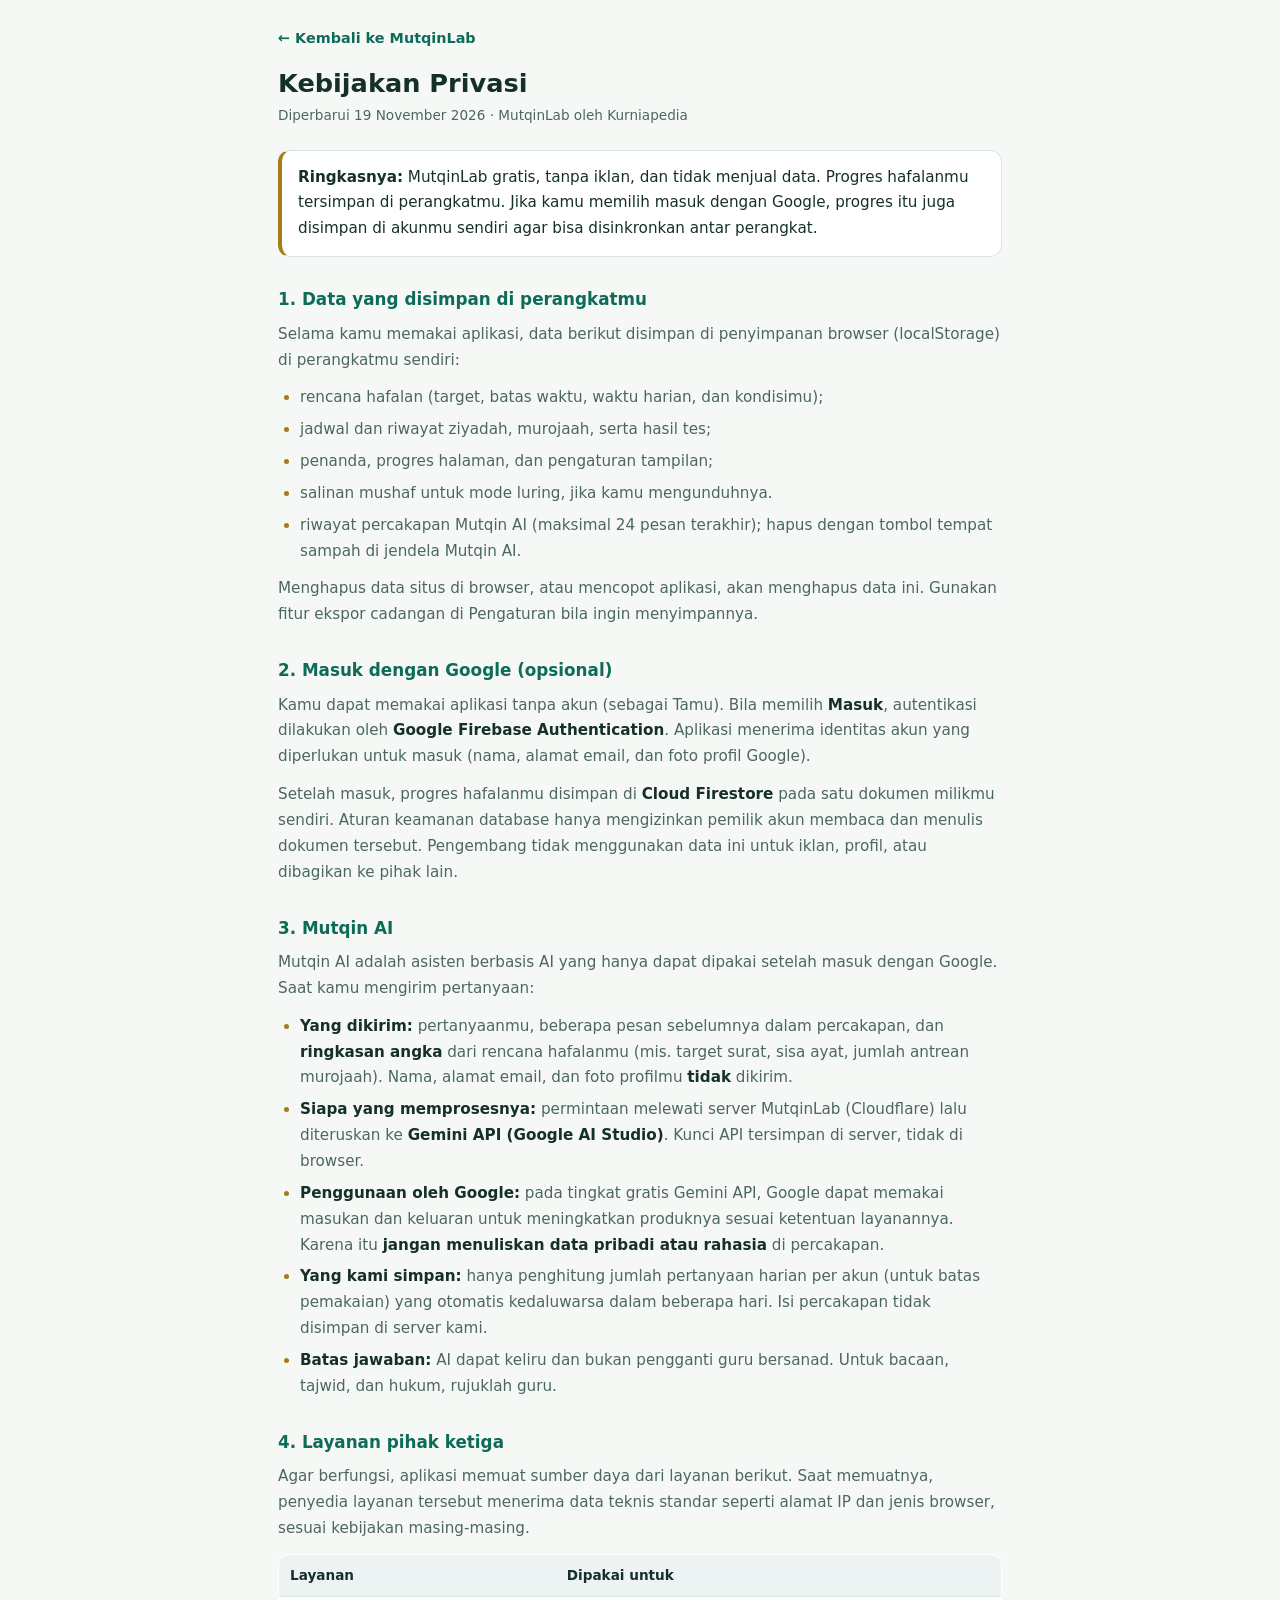
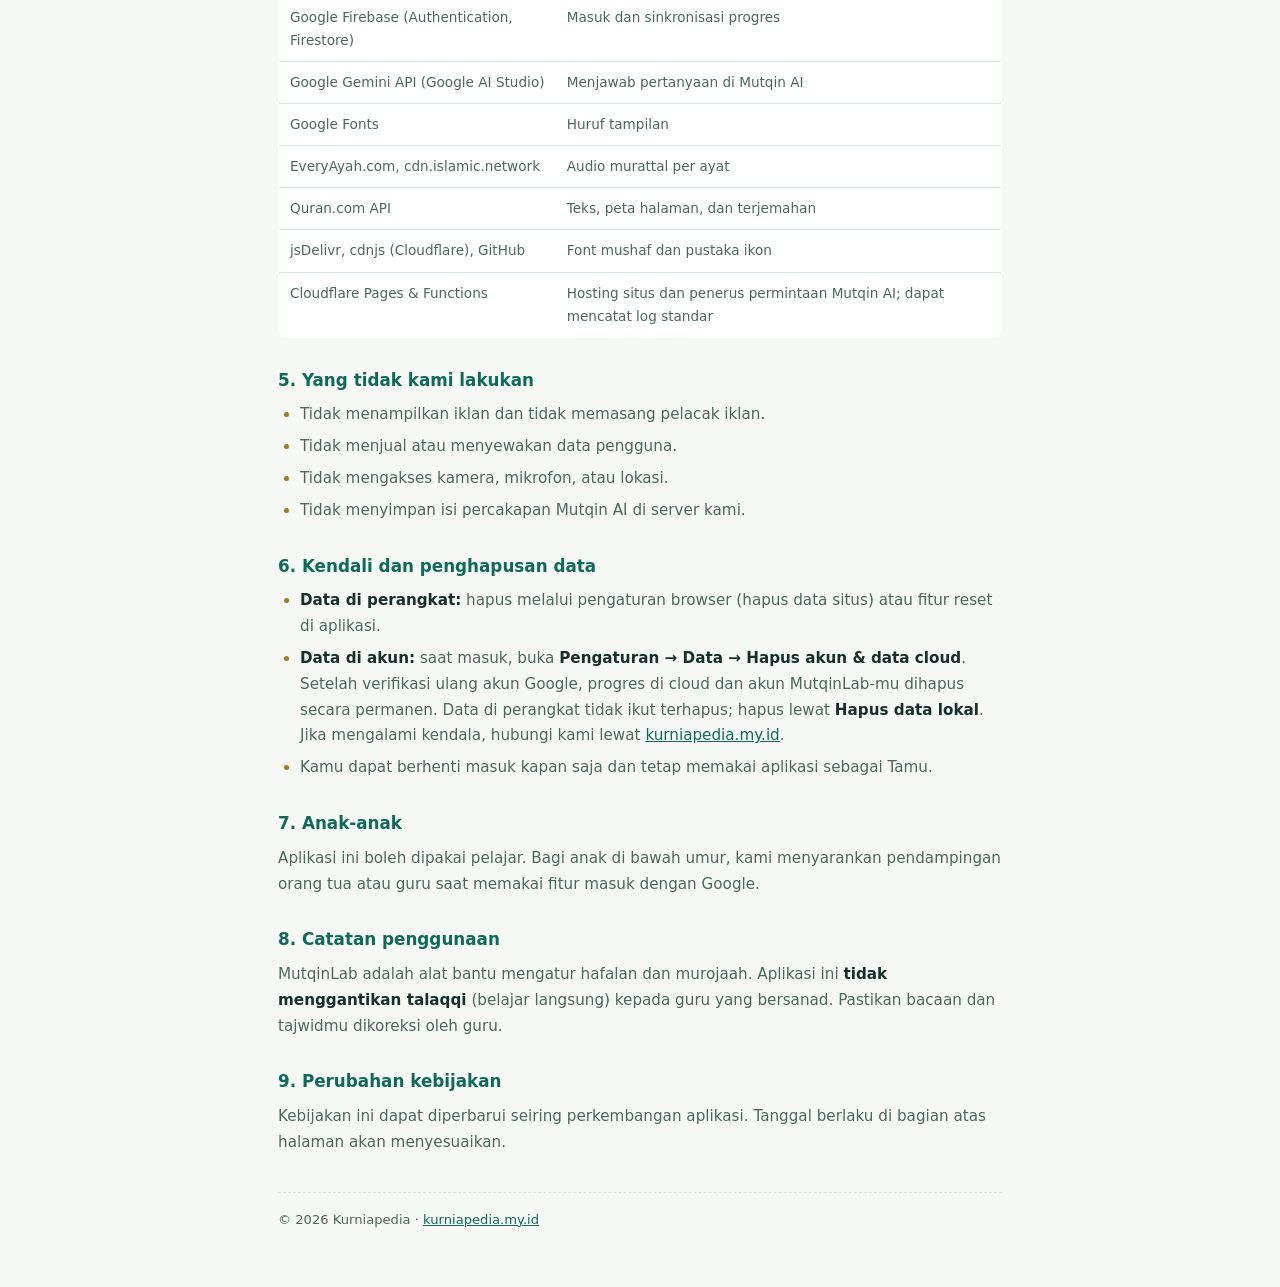
==== privasi.html @ e7e43045 "Add files via upload" ====
<!DOCTYPE html>
<html lang="id">
<head>
  <meta charset="UTF-8">
  <meta name="viewport" content="width=device-width, initial-scale=1, viewport-fit=cover">
  <title>Kebijakan Privasi — MutqinLab</title>
  <meta name="description" content="Kebijakan privasi MutqinLab: data apa yang disimpan, di mana disimpan, dan layanan pihak ketiga yang digunakan.">
  <meta name="theme-color" content="#060d0b">
  <meta name="color-scheme" content="dark light">
  <link rel="icon" href="icon.svg" type="image/svg+xml">
  <style>
    :root { --bg:#f6f8f6; --card:#fff; --ink:#15302b; --soft:#4b6760; --line:#d9e5e1; --aksen:#0e6b57; --emas:#a67c1a; }
    @media (prefers-color-scheme: dark) { :root { --bg:#060d0b; --card:#0d1b18; --ink:#e9f5f1; --soft:#9fbab3; --line:#1d3a34; --aksen:#4fd8b8; --emas:#e2c27a; } }
    * { box-sizing: border-box; }
    body { margin:0; background:var(--bg); color:var(--ink); font:16px/1.7 Poppins, system-ui, -apple-system, "Segoe UI", sans-serif; padding: env(safe-area-inset-top) 0 env(safe-area-inset-bottom); }
    main { max-width: 760px; margin: 0 auto; padding: 24px 18px 56px; }
    .back { display:inline-flex; align-items:center; gap:6px; margin-bottom:18px; color:var(--aksen); font-weight:600; font-size:.9rem; text-decoration:none; }
    .back:hover { text-decoration:underline; }
    h1 { font-size:1.6rem; line-height:1.25; margin:0 0 4px; }
    .meta { color:var(--soft); font-size:.85rem; margin:0 0 22px; }
    h2 { font-size:1.05rem; margin:28px 0 8px; color:var(--aksen); }
    p, li { color:var(--soft); font-size:.95rem; }
    p { margin:0 0 12px; }
    ul { padding-inline-start:22px; margin:0 0 12px; }
    li { margin-bottom:6px; }
    li::marker { color:var(--emas); }
    b { color:var(--ink); font-weight:600; }
    .ringkas { background:var(--card); border:1px solid var(--line); border-inline-start:4px solid var(--emas); border-radius:12px; padding:14px 16px; margin-bottom:8px; }
    .ringkas p { margin:0; color:var(--ink); }
    table { width:100%; border-collapse:collapse; font-size:.85rem; background:var(--card); border:1px solid var(--line); border-radius:10px; overflow:hidden; }
    th, td { text-align:start; padding:9px 11px; border-top:1px solid var(--line); vertical-align:top; color:var(--soft); }
    th { background:color-mix(in srgb, var(--aksen) 8%, transparent); color:var(--ink); border-top:0; }
    .tw { overflow-x:auto; margin-bottom:12px; }
    a { color:var(--aksen); }
    footer { margin-top:36px; padding-top:16px; border-top:1px dashed var(--line); font-size:.82rem; color:var(--soft); }
  </style>
</head>
<body>
<main>
  <a class="back" href="./">← Kembali ke MutqinLab</a>
  <h1>Kebijakan Privasi</h1>
  <p class="meta">Diperbarui 19 November 2026 · MutqinLab oleh Kurniapedia</p>

  <div class="ringkas"><p><b>Ringkasnya:</b> MutqinLab gratis, tanpa iklan, dan tidak menjual data. Progres hafalanmu tersimpan di perangkatmu. Jika kamu memilih masuk dengan Google, progres itu juga disimpan di akunmu sendiri agar bisa disinkronkan antar perangkat.</p></div>

  <h2>1. Data yang disimpan di perangkatmu</h2>
  <p>Selama kamu memakai aplikasi, data berikut disimpan di penyimpanan browser (localStorage) di perangkatmu sendiri:</p>
  <ul>
    <li>rencana hafalan (target, batas waktu, waktu harian, dan kondisimu);</li>
    <li>jadwal dan riwayat ziyadah, murojaah, serta hasil tes;</li>
    <li>penanda, progres halaman, dan pengaturan tampilan;</li>
    <li>salinan mushaf untuk mode luring, jika kamu mengunduhnya.</li>
    <li>riwayat percakapan Mutqin AI (maksimal 24 pesan terakhir); hapus dengan tombol tempat sampah di jendela Mutqin AI.</li>
  </ul>
  <p>Menghapus data situs di browser, atau mencopot aplikasi, akan menghapus data ini. Gunakan fitur ekspor cadangan di Pengaturan bila ingin menyimpannya.</p>

  <h2>2. Masuk dengan Google (opsional)</h2>
  <p>Kamu dapat memakai aplikasi tanpa akun (sebagai Tamu). Bila memilih <b>Masuk</b>, autentikasi dilakukan oleh <b>Google Firebase Authentication</b>. Aplikasi menerima identitas akun yang diperlukan untuk masuk (nama, alamat email, dan foto profil Google).</p>
  <p>Setelah masuk, progres hafalanmu disimpan di <b>Cloud Firestore</b> pada satu dokumen milikmu sendiri. Aturan keamanan database hanya mengizinkan pemilik akun membaca dan menulis dokumen tersebut. Pengembang tidak menggunakan data ini untuk iklan, profil, atau dibagikan ke pihak lain.</p>

  <h2>3. Mutqin AI</h2>
  <p>Mutqin AI adalah asisten berbasis AI yang hanya dapat dipakai setelah masuk dengan Google. Saat kamu mengirim pertanyaan:</p>
  <ul>
    <li><b>Yang dikirim:</b> pertanyaanmu, beberapa pesan sebelumnya dalam percakapan, dan <b>ringkasan angka</b> dari rencana hafalanmu (mis. target surat, sisa ayat, jumlah antrean murojaah). Nama, alamat email, dan foto profilmu <b>tidak</b> dikirim.</li>
    <li><b>Siapa yang memprosesnya:</b> permintaan melewati server MutqinLab (Cloudflare) lalu diteruskan ke <b>Gemini API (Google AI Studio)</b>. Kunci API tersimpan di server, tidak di browser.</li>
    <li><b>Penggunaan oleh Google:</b> pada tingkat gratis Gemini API, Google dapat memakai masukan dan keluaran untuk meningkatkan produknya sesuai ketentuan layanannya. Karena itu <b>jangan menuliskan data pribadi atau rahasia</b> di percakapan.</li>
    <li><b>Yang kami simpan:</b> hanya penghitung jumlah pertanyaan harian per akun (untuk batas pemakaian) yang otomatis kedaluwarsa dalam beberapa hari. Isi percakapan tidak disimpan di server kami.</li>
    <li><b>Batas jawaban:</b> AI dapat keliru dan bukan pengganti guru bersanad. Untuk bacaan, tajwid, dan hukum, rujuklah guru.</li>
  </ul>

  <h2>4. Layanan pihak ketiga</h2>
  <p>Agar berfungsi, aplikasi memuat sumber daya dari layanan berikut. Saat memuatnya, penyedia layanan tersebut menerima data teknis standar seperti alamat IP dan jenis browser, sesuai kebijakan masing-masing.</p>
  <div class="tw"><table>
    <thead><tr><th>Layanan</th><th>Dipakai untuk</th></tr></thead>
    <tbody>
      <tr><td>Google Firebase (Authentication, Firestore)</td><td>Masuk dan sinkronisasi progres</td></tr>
      <tr><td>Google Gemini API (Google AI Studio)</td><td>Menjawab pertanyaan di Mutqin AI</td></tr>
      <tr><td>Google Fonts</td><td>Huruf tampilan</td></tr>
      <tr><td>EveryAyah.com, cdn.islamic.network</td><td>Audio murattal per ayat</td></tr>
      <tr><td>Quran.com API</td><td>Teks, peta halaman, dan terjemahan</td></tr>
      <tr><td>jsDelivr, cdnjs (Cloudflare), GitHub</td><td>Font mushaf dan pustaka ikon</td></tr>
      <tr><td>Cloudflare Pages &amp; Functions</td><td>Hosting situs dan penerus permintaan Mutqin AI; dapat mencatat log standar</td></tr>
    </tbody>
  </table></div>

  <h2>5. Yang tidak kami lakukan</h2>
  <ul>
    <li>Tidak menampilkan iklan dan tidak memasang pelacak iklan.</li>
    <li>Tidak menjual atau menyewakan data pengguna.</li>
    <li>Tidak mengakses kamera, mikrofon, atau lokasi.</li>
    <li>Tidak menyimpan isi percakapan Mutqin AI di server kami.</li>
  </ul>

  <h2>6. Kendali dan penghapusan data</h2>
  <ul>
    <li><b>Data di perangkat:</b> hapus melalui pengaturan browser (hapus data situs) atau fitur reset di aplikasi.</li>
    <li><b>Data di akun:</b> saat masuk, buka <b>Pengaturan → Data → Hapus akun &amp; data cloud</b>. Setelah verifikasi ulang akun Google, progres di cloud dan akun MutqinLab-mu dihapus secara permanen. Data di perangkat tidak ikut terhapus; hapus lewat <b>Hapus data lokal</b>. Jika mengalami kendala, hubungi kami lewat <a href="https://kurniapedia.my.id" rel="noopener noreferrer">kurniapedia.my.id</a>.</li>
    <li>Kamu dapat berhenti masuk kapan saja dan tetap memakai aplikasi sebagai Tamu.</li>
  </ul>

  <h2>7. Anak-anak</h2>
  <p>Aplikasi ini boleh dipakai pelajar. Bagi anak di bawah umur, kami menyarankan pendampingan orang tua atau guru saat memakai fitur masuk dengan Google.</p>

  <h2>8. Catatan penggunaan</h2>
  <p>MutqinLab adalah alat bantu mengatur hafalan dan murojaah. Aplikasi ini <b>tidak menggantikan talaqqi</b> (belajar langsung) kepada guru yang bersanad. Pastikan bacaan dan tajwidmu dikoreksi oleh guru.</p>

  <h2>9. Perubahan kebijakan</h2>
  <p>Kebijakan ini dapat diperbarui seiring perkembangan aplikasi. Tanggal berlaku di bagian atas halaman akan menyesuaikan.</p>

  <footer>© 2026 Kurniapedia · <a href="https://kurniapedia.my.id" rel="noopener noreferrer">kurniapedia.my.id</a></footer>
</main>
</body>
</html>
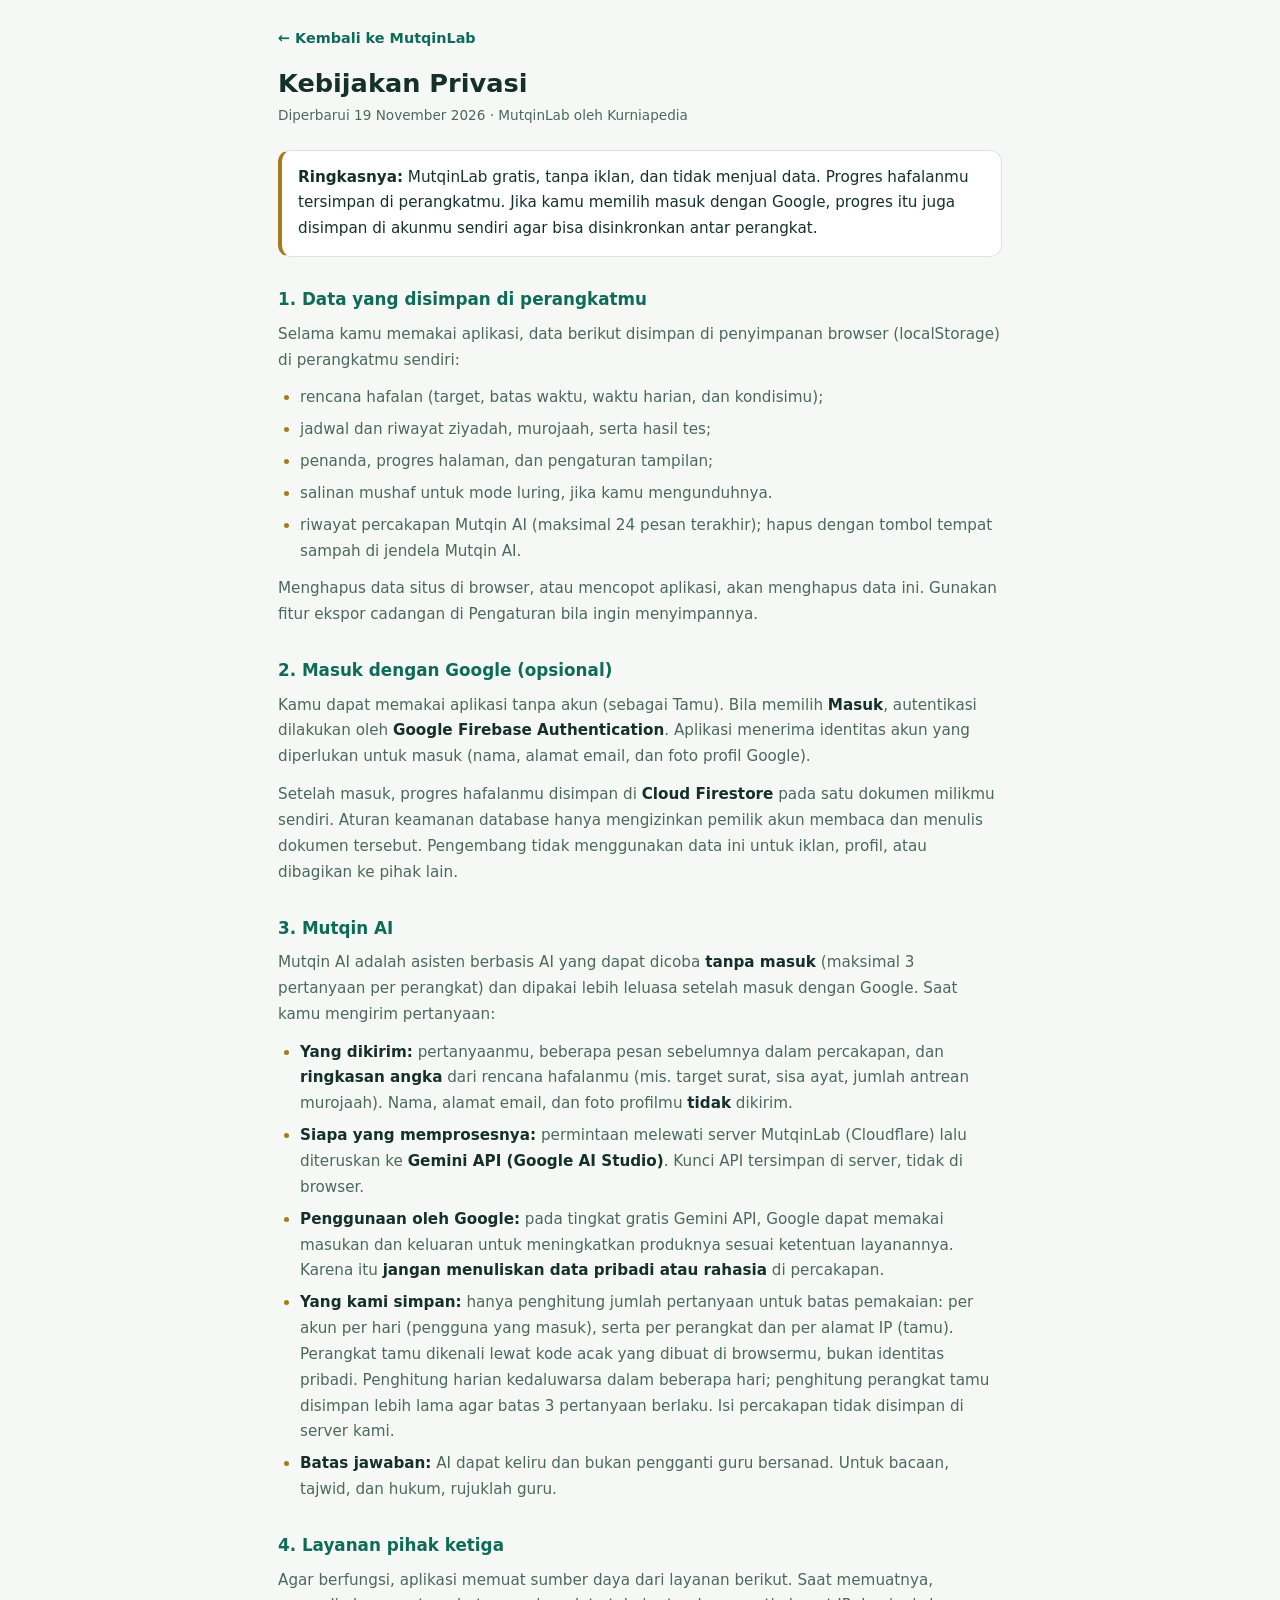
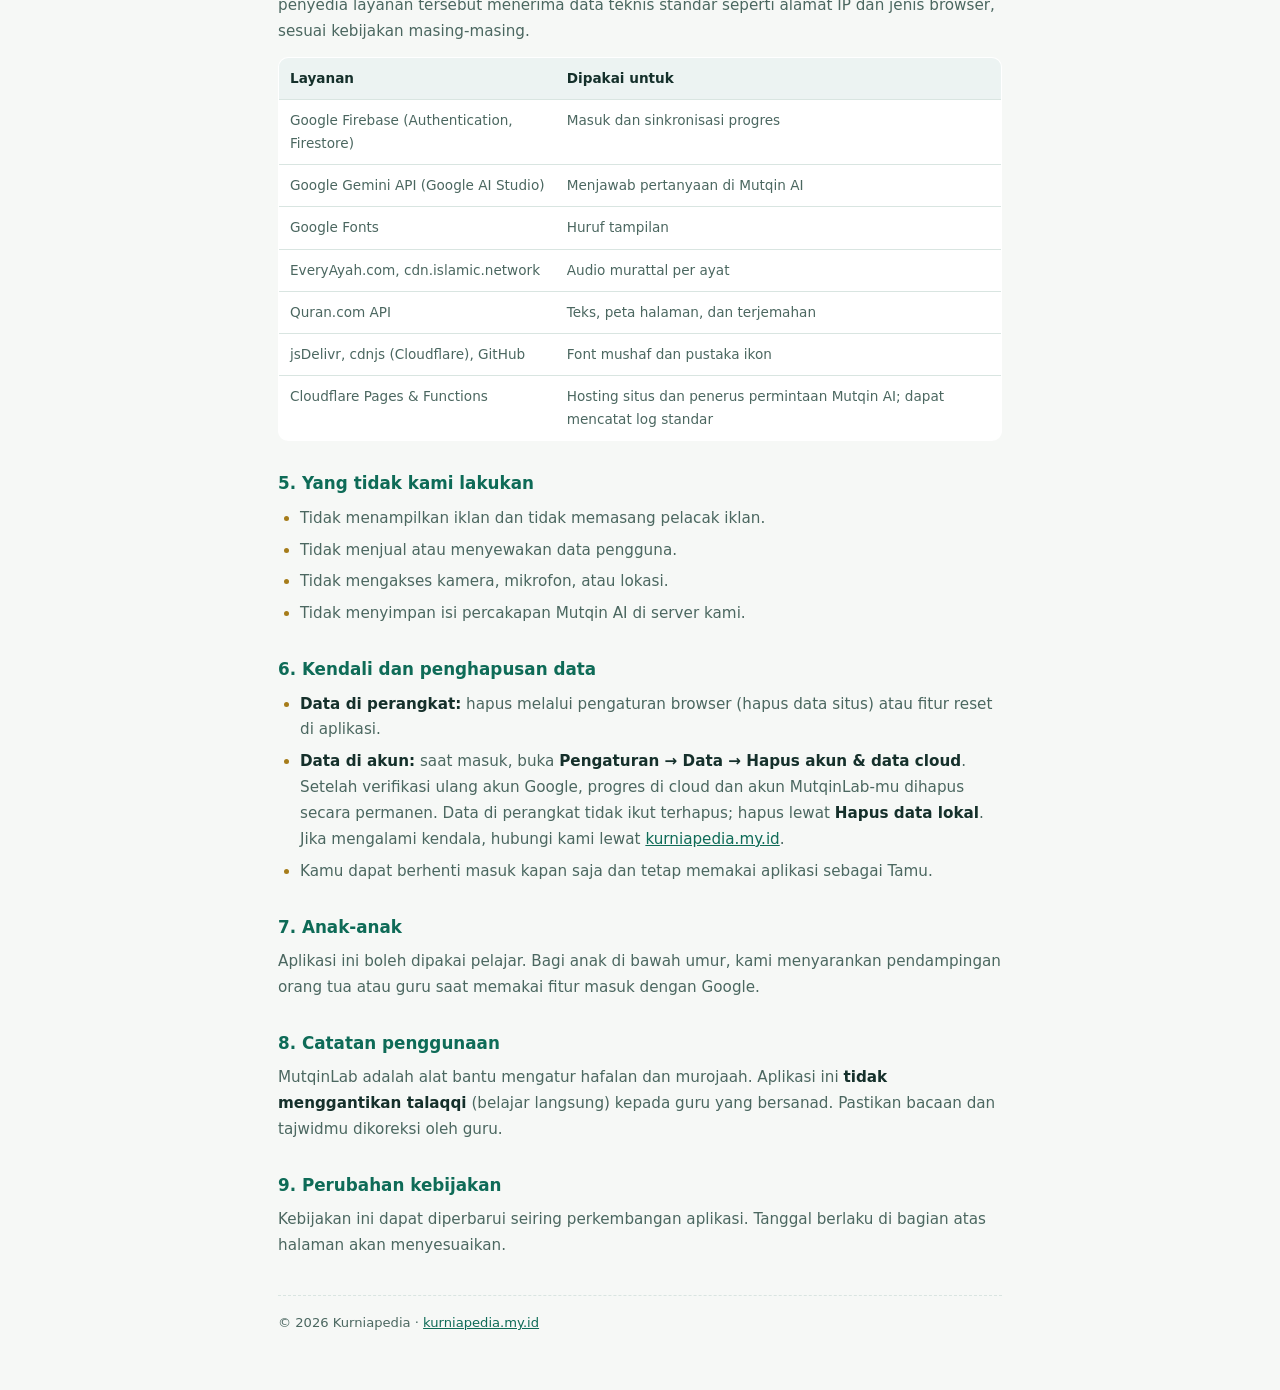
==== commit 81d81a47: "Add files via upload" ====
--- a/privasi.html
+++ b/privasi.html
@@ -59,12 +59,12 @@
   <p>Setelah masuk, progres hafalanmu disimpan di <b>Cloud Firestore</b> pada satu dokumen milikmu sendiri. Aturan keamanan database hanya mengizinkan pemilik akun membaca dan menulis dokumen tersebut. Pengembang tidak menggunakan data ini untuk iklan, profil, atau dibagikan ke pihak lain.</p>
 
   <h2>3. Mutqin AI</h2>
-  <p>Mutqin AI adalah asisten berbasis AI yang hanya dapat dipakai setelah masuk dengan Google. Saat kamu mengirim pertanyaan:</p>
+  <p>Mutqin AI adalah asisten berbasis AI yang dapat dicoba <b>tanpa masuk</b> (maksimal 3 pertanyaan per perangkat) dan dipakai lebih leluasa setelah masuk dengan Google. Saat kamu mengirim pertanyaan:</p>
   <ul>
     <li><b>Yang dikirim:</b> pertanyaanmu, beberapa pesan sebelumnya dalam percakapan, dan <b>ringkasan angka</b> dari rencana hafalanmu (mis. target surat, sisa ayat, jumlah antrean murojaah). Nama, alamat email, dan foto profilmu <b>tidak</b> dikirim.</li>
     <li><b>Siapa yang memprosesnya:</b> permintaan melewati server MutqinLab (Cloudflare) lalu diteruskan ke <b>Gemini API (Google AI Studio)</b>. Kunci API tersimpan di server, tidak di browser.</li>
     <li><b>Penggunaan oleh Google:</b> pada tingkat gratis Gemini API, Google dapat memakai masukan dan keluaran untuk meningkatkan produknya sesuai ketentuan layanannya. Karena itu <b>jangan menuliskan data pribadi atau rahasia</b> di percakapan.</li>
-    <li><b>Yang kami simpan:</b> hanya penghitung jumlah pertanyaan harian per akun (untuk batas pemakaian) yang otomatis kedaluwarsa dalam beberapa hari. Isi percakapan tidak disimpan di server kami.</li>
+    <li><b>Yang kami simpan:</b> hanya penghitung jumlah pertanyaan untuk batas pemakaian: per akun per hari (pengguna yang masuk), serta per perangkat dan per alamat IP (tamu). Perangkat tamu dikenali lewat kode acak yang dibuat di browsermu, bukan identitas pribadi. Penghitung harian kedaluwarsa dalam beberapa hari; penghitung perangkat tamu disimpan lebih lama agar batas 3 pertanyaan berlaku. Isi percakapan tidak disimpan di server kami.</li>
     <li><b>Batas jawaban:</b> AI dapat keliru dan bukan pengganti guru bersanad. Untuk bacaan, tajwid, dan hukum, rujuklah guru.</li>
   </ul>
 
